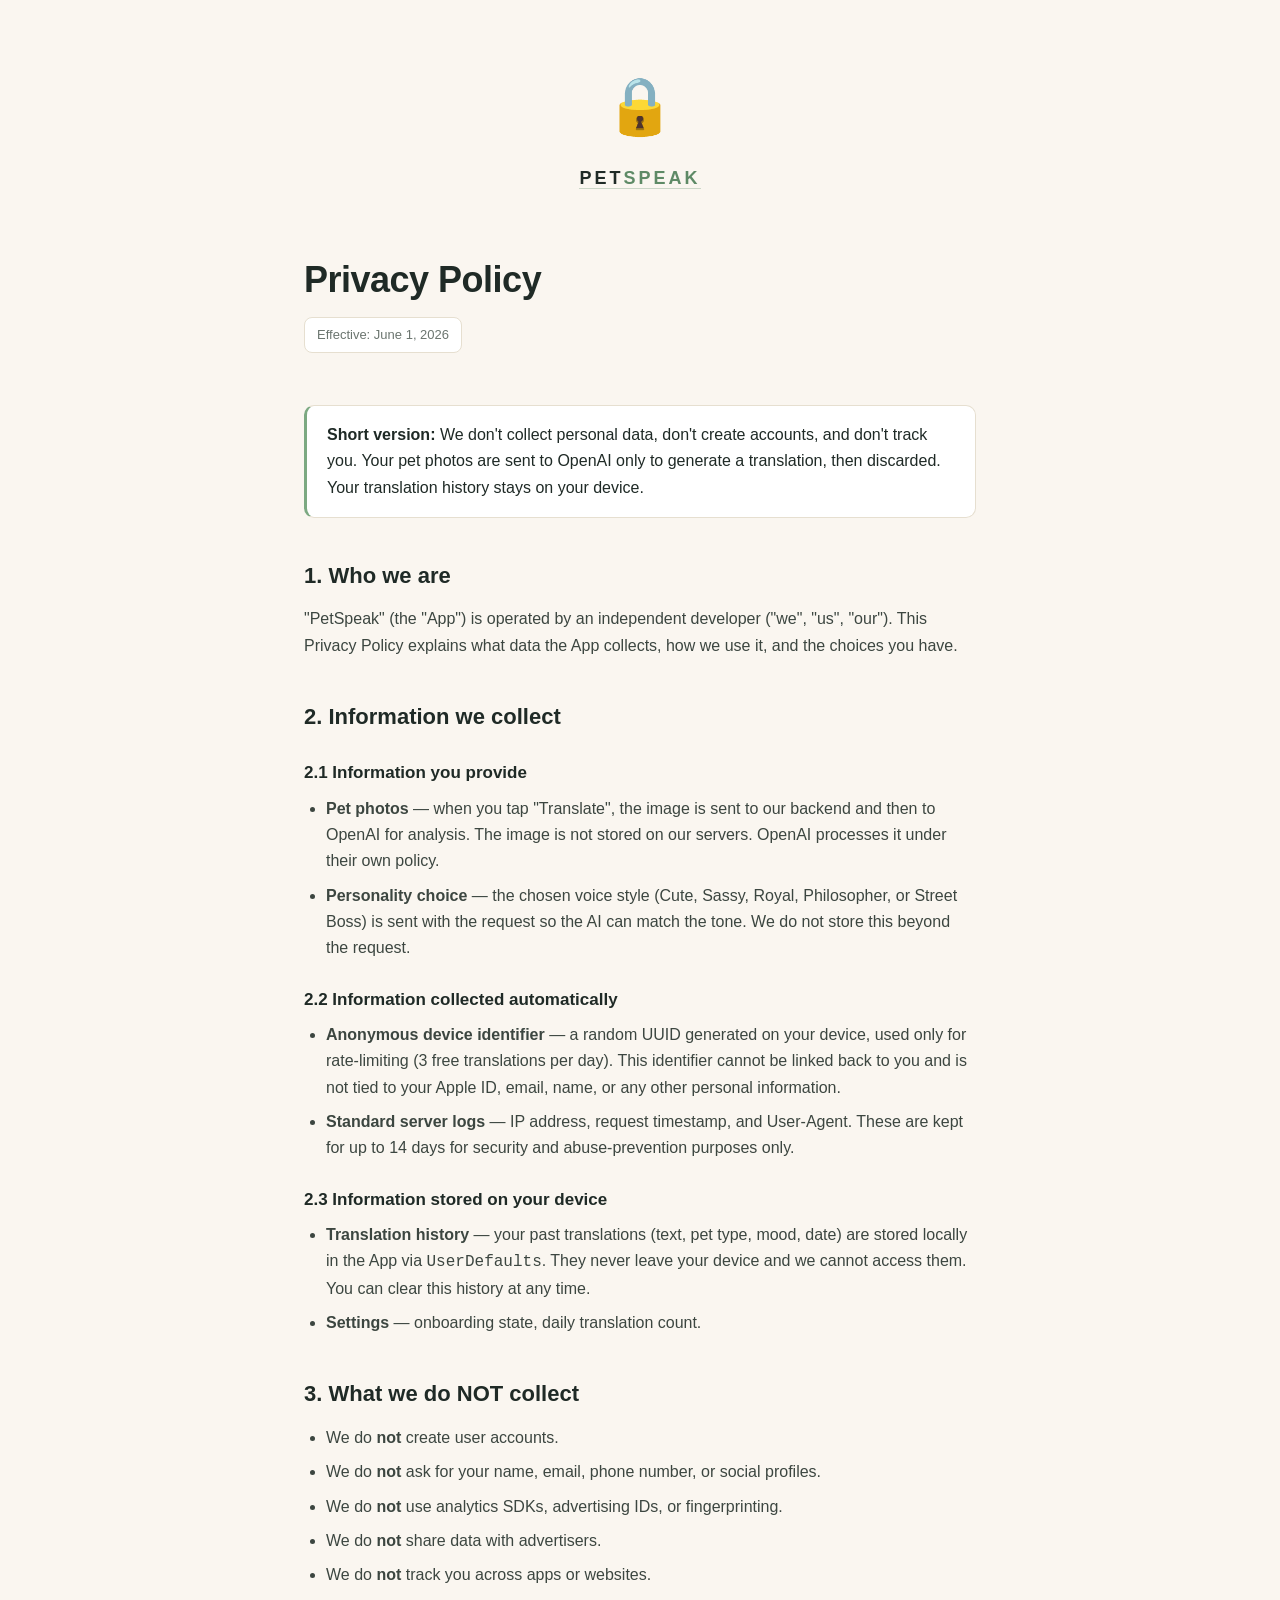
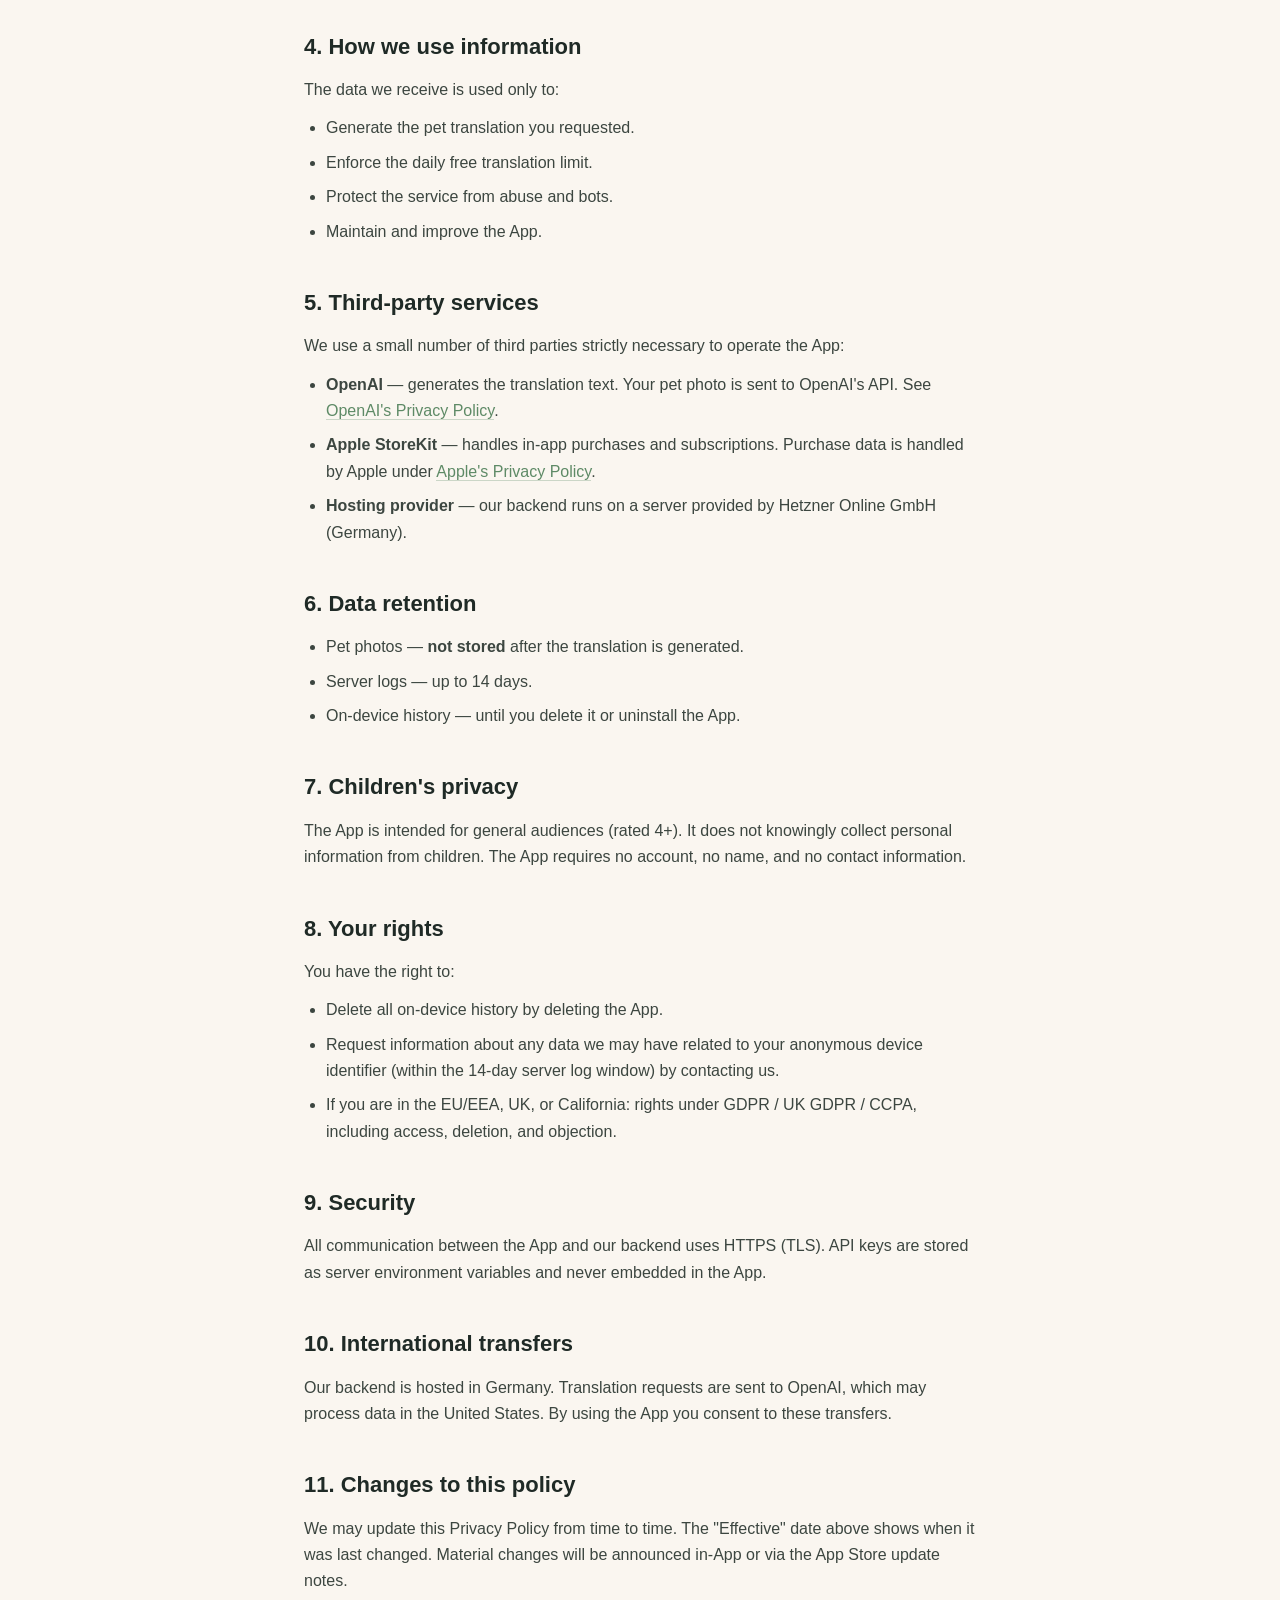
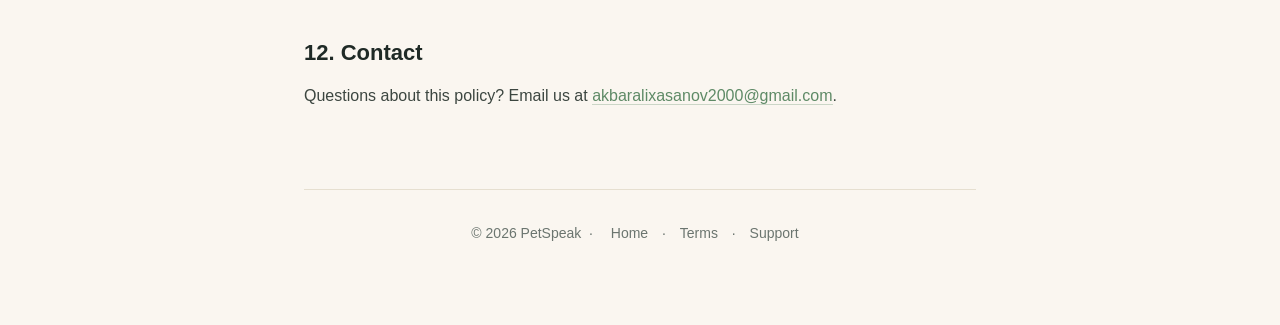
==== privacy.html @ e9b9ff85 "Initial PetSpeak privacy site" ====
<!DOCTYPE html>
<html lang="en">
<head>
  <meta charset="UTF-8">
  <meta name="viewport" content="width=device-width, initial-scale=1.0">
  <title>Privacy Policy — PetSpeak</title>
  <link rel="stylesheet" href="_style.css">
</head>
<body>
  <div class="container">
    <header>
      <div class="logo">🔒</div>
      <a href="index.html" class="brand">PET<span class="accent">SPEAK</span></a>
    </header>

    <h1>Privacy Policy</h1>
    <div class="effective">Effective: June 1, 2026</div>

    <div class="callout">
      <p><strong>Short version:</strong> We don't collect personal data, don't create accounts, and don't track you. Your pet photos are sent to OpenAI only to generate a translation, then discarded. Your translation history stays on your device.</p>
    </div>

    <h2>1. Who we are</h2>
    <p>
      "PetSpeak" (the "App") is operated by an independent developer ("we", "us", "our"). This Privacy Policy explains what data the App collects, how we use it, and the choices you have.
    </p>

    <h2>2. Information we collect</h2>

    <h3>2.1 Information you provide</h3>
    <ul>
      <li><strong>Pet photos</strong> — when you tap "Translate", the image is sent to our backend and then to OpenAI for analysis. The image is not stored on our servers. OpenAI processes it under their own policy.</li>
      <li><strong>Personality choice</strong> — the chosen voice style (Cute, Sassy, Royal, Philosopher, or Street Boss) is sent with the request so the AI can match the tone. We do not store this beyond the request.</li>
    </ul>

    <h3>2.2 Information collected automatically</h3>
    <ul>
      <li><strong>Anonymous device identifier</strong> — a random UUID generated on your device, used only for rate-limiting (3 free translations per day). This identifier cannot be linked back to you and is not tied to your Apple ID, email, name, or any other personal information.</li>
      <li><strong>Standard server logs</strong> — IP address, request timestamp, and User-Agent. These are kept for up to 14 days for security and abuse-prevention purposes only.</li>
    </ul>

    <h3>2.3 Information stored on your device</h3>
    <ul>
      <li><strong>Translation history</strong> — your past translations (text, pet type, mood, date) are stored locally in the App via <code>UserDefaults</code>. They never leave your device and we cannot access them. You can clear this history at any time.</li>
      <li><strong>Settings</strong> — onboarding state, daily translation count.</li>
    </ul>

    <h2>3. What we do NOT collect</h2>
    <ul>
      <li>We do <strong>not</strong> create user accounts.</li>
      <li>We do <strong>not</strong> ask for your name, email, phone number, or social profiles.</li>
      <li>We do <strong>not</strong> use analytics SDKs, advertising IDs, or fingerprinting.</li>
      <li>We do <strong>not</strong> share data with advertisers.</li>
      <li>We do <strong>not</strong> track you across apps or websites.</li>
    </ul>

    <h2>4. How we use information</h2>
    <p>The data we receive is used only to:</p>
    <ul>
      <li>Generate the pet translation you requested.</li>
      <li>Enforce the daily free translation limit.</li>
      <li>Protect the service from abuse and bots.</li>
      <li>Maintain and improve the App.</li>
    </ul>

    <h2>5. Third-party services</h2>
    <p>We use a small number of third parties strictly necessary to operate the App:</p>
    <ul>
      <li><strong>OpenAI</strong> — generates the translation text. Your pet photo is sent to OpenAI's API. See <a href="https://openai.com/policies/privacy-policy" target="_blank" rel="noopener">OpenAI's Privacy Policy</a>.</li>
      <li><strong>Apple StoreKit</strong> — handles in-app purchases and subscriptions. Purchase data is handled by Apple under <a href="https://www.apple.com/legal/privacy/" target="_blank" rel="noopener">Apple's Privacy Policy</a>.</li>
      <li><strong>Hosting provider</strong> — our backend runs on a server provided by Hetzner Online GmbH (Germany).</li>
    </ul>

    <h2>6. Data retention</h2>
    <ul>
      <li>Pet photos — <strong>not stored</strong> after the translation is generated.</li>
      <li>Server logs — up to 14 days.</li>
      <li>On-device history — until you delete it or uninstall the App.</li>
    </ul>

    <h2>7. Children's privacy</h2>
    <p>
      The App is intended for general audiences (rated 4+). It does not knowingly collect personal information from children. The App requires no account, no name, and no contact information.
    </p>

    <h2>8. Your rights</h2>
    <p>You have the right to:</p>
    <ul>
      <li>Delete all on-device history by deleting the App.</li>
      <li>Request information about any data we may have related to your anonymous device identifier (within the 14-day server log window) by contacting us.</li>
      <li>If you are in the EU/EEA, UK, or California: rights under GDPR / UK GDPR / CCPA, including access, deletion, and objection.</li>
    </ul>

    <h2>9. Security</h2>
    <p>
      All communication between the App and our backend uses HTTPS (TLS). API keys are stored as server environment variables and never embedded in the App.
    </p>

    <h2>10. International transfers</h2>
    <p>
      Our backend is hosted in Germany. Translation requests are sent to OpenAI, which may process data in the United States. By using the App you consent to these transfers.
    </p>

    <h2>11. Changes to this policy</h2>
    <p>
      We may update this Privacy Policy from time to time. The "Effective" date above shows when it was last changed. Material changes will be announced in-App or via the App Store update notes.
    </p>

    <h2>12. Contact</h2>
    <p>
      Questions about this policy? Email us at <a href="mailto:akbaralixasanov2000@gmail.com">akbaralixasanov2000@gmail.com</a>.
    </p>

    <footer>
      © 2026 PetSpeak &nbsp;·&nbsp;
      <a href="index.html">Home</a> ·
      <a href="terms.html">Terms</a> ·
      <a href="support.html">Support</a>
    </footer>
  </div>
</body>
</html>
---- _style.css ----
:root {
  --bg: #FAF6F0;
  --card: #FFFFFF;
  --border: #E6DFD0;
  --text: #1F2A26;
  --text-secondary: #6B756F;
  --accent: #7CA982;
  --accent-deep: #5E8A66;
  --link: #5E8A66;
  --coral: #EC7E62;
  --dark: #2D3A35;
}

* { box-sizing: border-box; margin: 0; padding: 0; }
html { scroll-behavior: smooth; }

body {
  font-family: -apple-system, BlinkMacSystemFont, 'SF Pro Display', 'Segoe UI', Roboto, sans-serif;
  background: var(--bg);
  color: var(--text);
  line-height: 1.65;
  -webkit-font-smoothing: antialiased;
}

.container {
  max-width: 720px;
  margin: 0 auto;
  padding: 60px 24px 80px;
}

header {
  text-align: center;
  margin-bottom: 56px;
}

.logo { font-size: 56px; margin-bottom: 12px; }

.brand {
  font-size: 18px;
  font-weight: 800;
  letter-spacing: 3px;
  color: var(--text);
  text-transform: uppercase;
  text-decoration: none;
}

.brand .accent { color: var(--accent-deep); }

h1 {
  font-size: 36px;
  font-weight: 800;
  margin: 40px 0 8px;
  letter-spacing: -0.5px;
  color: var(--text);
}

h2 {
  font-size: 22px;
  font-weight: 700;
  margin: 40px 0 12px;
  color: var(--text);
}

h3 {
  font-size: 17px;
  font-weight: 600;
  margin: 24px 0 8px;
  color: var(--text);
}

p, li {
  font-size: 16px;
  color: #3C4640;
  margin-bottom: 12px;
}

ul, ol {
  padding-left: 22px;
  margin-bottom: 16px;
}

li { margin-bottom: 8px; }

a {
  color: var(--link);
  text-decoration: none;
  border-bottom: 1px solid rgba(94, 138, 102, 0.3);
  transition: border-color .15s;
}

a:hover { border-color: var(--link); }

.effective {
  display: inline-block;
  padding: 6px 12px;
  background: var(--card);
  border: 1px solid var(--border);
  border-radius: 8px;
  font-size: 13px;
  color: var(--text-secondary);
  margin-bottom: 32px;
}

.callout {
  background: var(--card);
  border: 1px solid var(--border);
  border-left: 3px solid var(--accent);
  border-radius: 10px;
  padding: 16px 20px;
  margin: 20px 0;
}

.callout p { margin: 0; color: var(--text); }

footer {
  margin-top: 80px;
  padding-top: 32px;
  border-top: 1px solid var(--border);
  text-align: center;
  font-size: 14px;
  color: var(--text-secondary);
}

footer a {
  color: var(--text-secondary);
  border: none;
  margin: 0 10px;
}

footer a:hover { color: var(--link); }

.home-grid {
  display: grid;
  grid-template-columns: 1fr;
  gap: 14px;
  margin-top: 40px;
}

@media (min-width: 640px) {
  .home-grid { grid-template-columns: 1fr 1fr 1fr; }
}

.card {
  display: block;
  background: var(--card);
  border: 1px solid var(--border);
  border-radius: 16px;
  padding: 24px;
  color: var(--text);
  text-decoration: none;
  transition: transform .15s, border-color .15s;
}

.card:hover {
  transform: translateY(-2px);
  border-color: var(--accent);
}

.card .icon { font-size: 28px; margin-bottom: 10px; }
.card .title { font-size: 17px; font-weight: 700; margin-bottom: 4px; }
.card .sub { font-size: 13px; color: var(--text-secondary); }
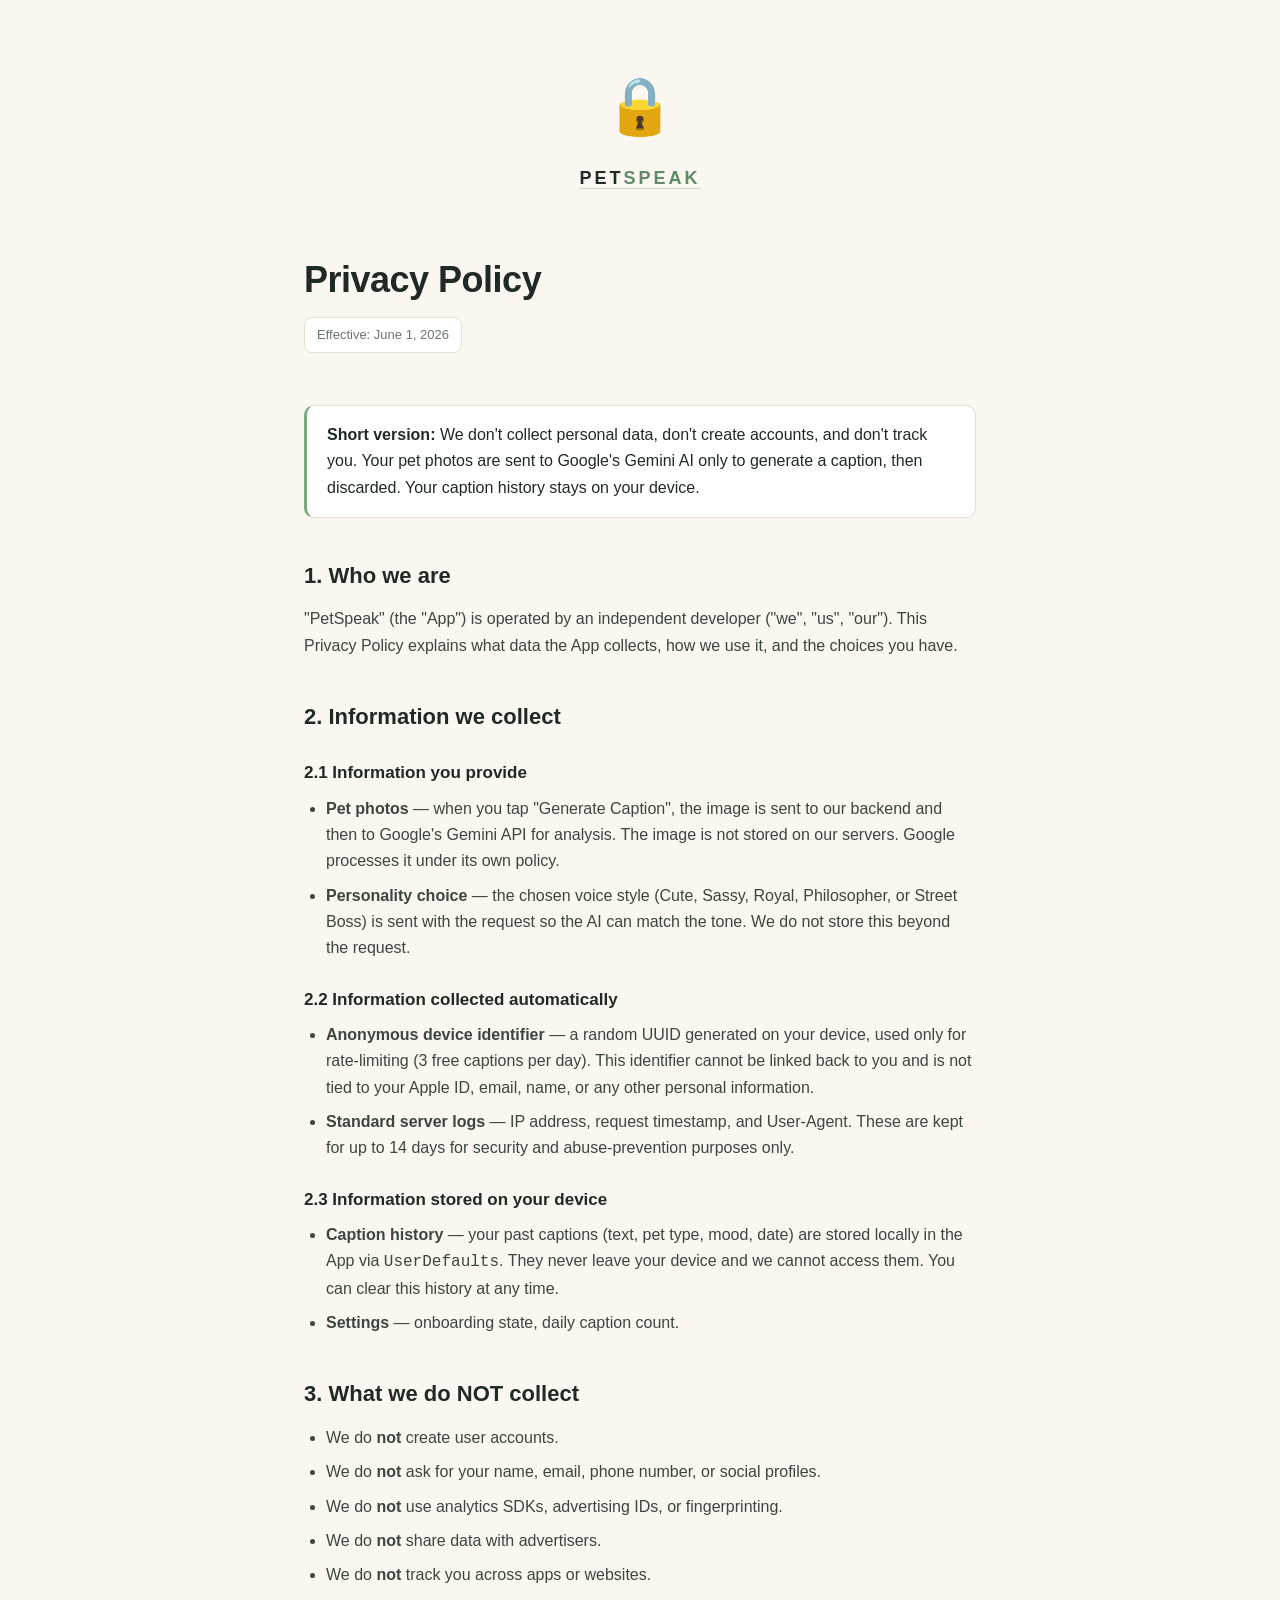
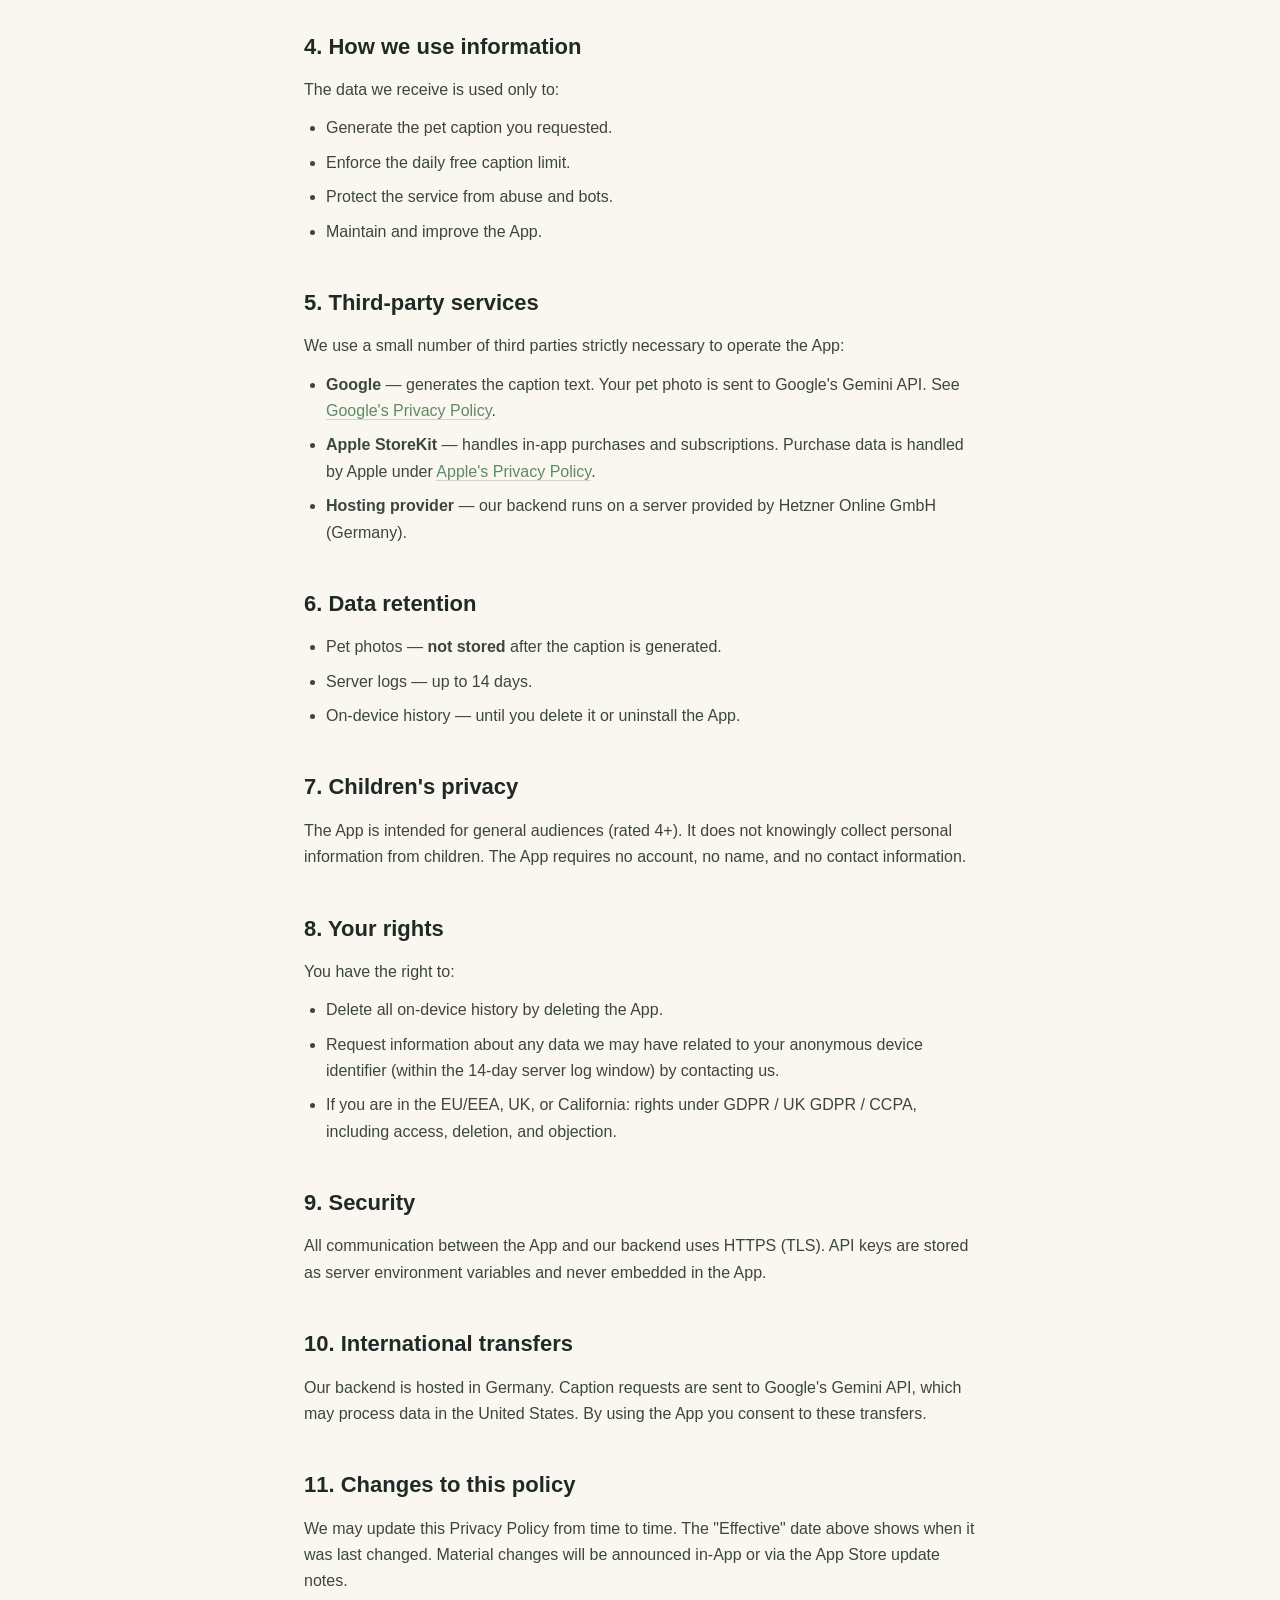
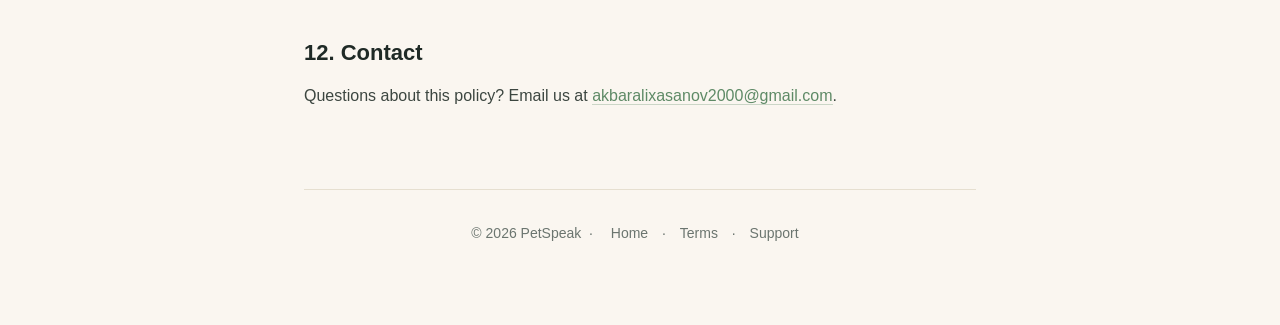
==== commit b60c2df0: "Switch to Google Gemini + reframe translation->caption" ====
--- a/privacy.html
+++ b/privacy.html
@@ -17,7 +17,7 @@
     <div class="effective">Effective: June 1, 2026</div>
 
     <div class="callout">
-      <p><strong>Short version:</strong> We don't collect personal data, don't create accounts, and don't track you. Your pet photos are sent to OpenAI only to generate a translation, then discarded. Your translation history stays on your device.</p>
+      <p><strong>Short version:</strong> We don't collect personal data, don't create accounts, and don't track you. Your pet photos are sent to Google's Gemini AI only to generate a caption, then discarded. Your caption history stays on your device.</p>
     </div>
 
     <h2>1. Who we are</h2>
@@ -29,20 +29,20 @@
 
     <h3>2.1 Information you provide</h3>
     <ul>
-      <li><strong>Pet photos</strong> — when you tap "Translate", the image is sent to our backend and then to OpenAI for analysis. The image is not stored on our servers. OpenAI processes it under their own policy.</li>
+      <li><strong>Pet photos</strong> — when you tap "Generate Caption", the image is sent to our backend and then to Google's Gemini API for analysis. The image is not stored on our servers. Google processes it under its own policy.</li>
       <li><strong>Personality choice</strong> — the chosen voice style (Cute, Sassy, Royal, Philosopher, or Street Boss) is sent with the request so the AI can match the tone. We do not store this beyond the request.</li>
     </ul>
 
     <h3>2.2 Information collected automatically</h3>
     <ul>
-      <li><strong>Anonymous device identifier</strong> — a random UUID generated on your device, used only for rate-limiting (3 free translations per day). This identifier cannot be linked back to you and is not tied to your Apple ID, email, name, or any other personal information.</li>
+      <li><strong>Anonymous device identifier</strong> — a random UUID generated on your device, used only for rate-limiting (3 free captions per day). This identifier cannot be linked back to you and is not tied to your Apple ID, email, name, or any other personal information.</li>
       <li><strong>Standard server logs</strong> — IP address, request timestamp, and User-Agent. These are kept for up to 14 days for security and abuse-prevention purposes only.</li>
     </ul>
 
     <h3>2.3 Information stored on your device</h3>
     <ul>
-      <li><strong>Translation history</strong> — your past translations (text, pet type, mood, date) are stored locally in the App via <code>UserDefaults</code>. They never leave your device and we cannot access them. You can clear this history at any time.</li>
-      <li><strong>Settings</strong> — onboarding state, daily translation count.</li>
+      <li><strong>Caption history</strong> — your past captions (text, pet type, mood, date) are stored locally in the App via <code>UserDefaults</code>. They never leave your device and we cannot access them. You can clear this history at any time.</li>
+      <li><strong>Settings</strong> — onboarding state, daily caption count.</li>
     </ul>
 
     <h2>3. What we do NOT collect</h2>
@@ -57,8 +57,8 @@
     <h2>4. How we use information</h2>
     <p>The data we receive is used only to:</p>
     <ul>
-      <li>Generate the pet translation you requested.</li>
-      <li>Enforce the daily free translation limit.</li>
+      <li>Generate the pet caption you requested.</li>
+      <li>Enforce the daily free caption limit.</li>
       <li>Protect the service from abuse and bots.</li>
       <li>Maintain and improve the App.</li>
     </ul>
@@ -66,14 +66,14 @@
     <h2>5. Third-party services</h2>
     <p>We use a small number of third parties strictly necessary to operate the App:</p>
     <ul>
-      <li><strong>OpenAI</strong> — generates the translation text. Your pet photo is sent to OpenAI's API. See <a href="https://openai.com/policies/privacy-policy" target="_blank" rel="noopener">OpenAI's Privacy Policy</a>.</li>
+      <li><strong>Google</strong> — generates the caption text. Your pet photo is sent to Google's Gemini API. See <a href="https://policies.google.com/privacy" target="_blank" rel="noopener">Google's Privacy Policy</a>.</li>
       <li><strong>Apple StoreKit</strong> — handles in-app purchases and subscriptions. Purchase data is handled by Apple under <a href="https://www.apple.com/legal/privacy/" target="_blank" rel="noopener">Apple's Privacy Policy</a>.</li>
       <li><strong>Hosting provider</strong> — our backend runs on a server provided by Hetzner Online GmbH (Germany).</li>
     </ul>
 
     <h2>6. Data retention</h2>
     <ul>
-      <li>Pet photos — <strong>not stored</strong> after the translation is generated.</li>
+      <li>Pet photos — <strong>not stored</strong> after the caption is generated.</li>
       <li>Server logs — up to 14 days.</li>
       <li>On-device history — until you delete it or uninstall the App.</li>
     </ul>
@@ -98,7 +98,7 @@
 
     <h2>10. International transfers</h2>
     <p>
-      Our backend is hosted in Germany. Translation requests are sent to OpenAI, which may process data in the United States. By using the App you consent to these transfers.
+      Our backend is hosted in Germany. Caption requests are sent to Google's Gemini API, which may process data in the United States. By using the App you consent to these transfers.
     </p>
 
     <h2>11. Changes to this policy</h2>
